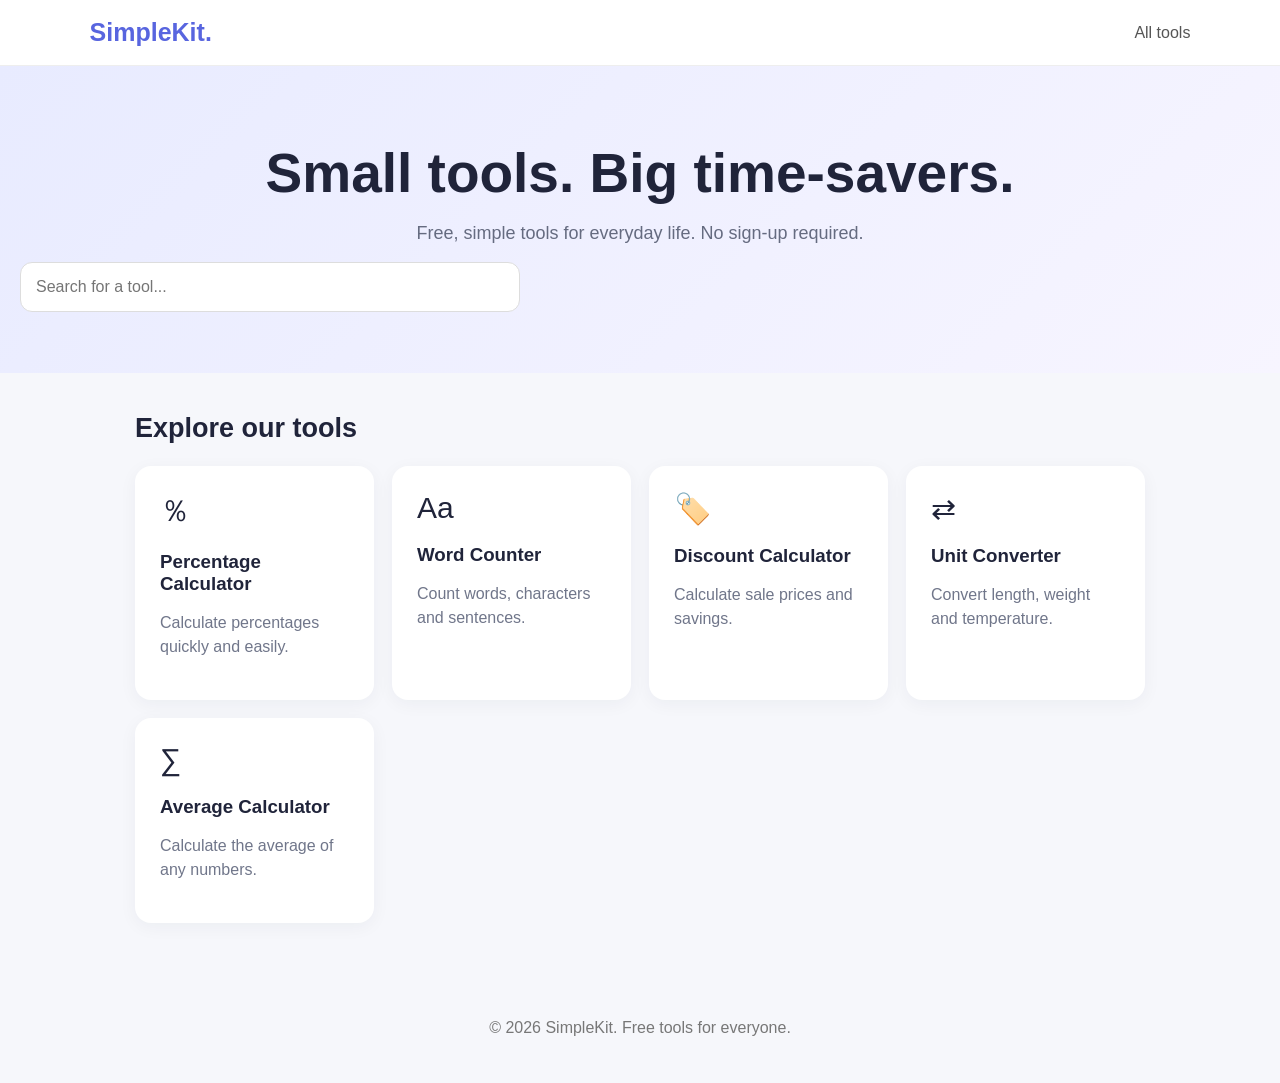
==== index.html @ af76aa04 "Create index.html" ====
<!DOCTYPE html>
<html lang="en">
<head>
<meta charset="UTF-8">
<meta name="viewport" content="width=device-width, initial-scale=1">
<meta name="description" content="SimpleKit - Free online calculators and useful everyday tools.">
<title>SimpleKit - Free Online Tools</title>
<style>
*{box-sizing:border-box}
body{margin:0;font-family:Arial,sans-serif;background:#f6f7fb;color:#20243a}
header{background:white;padding:18px 7%;display:flex;justify-content:space-between;align-items:center;border-bottom:1px solid #eee}
.logo{font-size:25px;font-weight:bold;color:#5865df}
header a{color:#555;text-decoration:none}
.hero{text-align:center;padding:65px 20px 45px;background:linear-gradient(135deg,#e8ebff,#f7f5ff)}
.hero h1{font-size:clamp(35px,6vw,55px);margin:10px}
.hero p{color:#656b80;font-size:18px}
.search{width:min(500px,90%);padding:15px;border:1px solid #ddd;border-radius:12px;font-size:16px;margin-top:15px}
main{max-width:1050px;margin:40px auto;padding:0 20px}
h2{font-size:27px}
.grid{display:grid;grid-template-columns:repeat(auto-fit,minmax(230px,1fr));gap:18px}
.card{background:white;padding:25px;border-radius:16px;box-shadow:0 4px 18px #1720440c;cursor:pointer;transition:.2s}
.card:hover{transform:translateY(-4px);box-shadow:0 8px 25px #17204418}
.card .icon{font-size:30px}
.card h3{margin-bottom:8px}
.card p{color:#70768a;line-height:1.5}
#tool{display:none;background:white;padding:28px;border-radius:16px;margin:25px 0;box-shadow:0 4px 20px #17204410}
button{background:#5865df;color:white;border:0;border-radius:9px;padding:12px 19px;font-size:15px;cursor:pointer;margin-top:12px}
button:hover{background:#4552c8}
input,textarea,select{display:block;width:100%;padding:12px;border:1px solid #ddd;border-radius:9px;font-size:16px;margin:8px 0 16px}
label{font-weight:bold}
.result{background:#eff1ff;padding:17px;border-radius:10px;margin-top:17px;line-height:1.7}
.back{background:#777;margin-bottom:15px}
footer{text-align:center;padding:30px;color:#777;margin-top:50px}
.hidden{display:none}
</style>
</head>
<body>

<header>
<div class="logo">SimpleKit.</div>
<a href="#" onclick="home();return false">All tools</a>
</header>

<section class="hero">
<h1>Small tools. Big time-savers.</h1>
<p>Free, simple tools for everyday life. No sign-up required.</p>
<input class="search" id="search" placeholder="Search for a tool..." oninput="filterTools()">
</section>

<main>
<section id="home">
<h2>Explore our tools</h2>
<div class="grid" id="grid">

<div class="card" data-search="percentage calculator math" onclick="openTool('percentage')">
<div class="icon">％</div>
<h3>Percentage Calculator</h3>
<p>Calculate percentages quickly and easily.</p>
</div>

<div class="card" data-search="word character text counter" onclick="openTool('words')">
<div class="icon">Aa</div>
<h3>Word Counter</h3>
<p>Count words, characters and sentences.</p>
</div>

<div class="card" data-search="discount shopping savings calculator" onclick="openTool('discount')">
<div class="icon">🏷️</div>
<h3>Discount Calculator</h3>
<p>Calculate sale prices and savings.</p>
</div>

<div class="card" data-search="unit converter length weight temperature" onclick="openTool('converter')">
<div class="icon">⇄</div>
<h3>Unit Converter</h3>
<p>Convert length, weight and temperature.</p>
</div>

<div class="card" data-search="average mean calculator numbers" onclick="openTool('average')">
<div class="icon">∑</div>
<h3>Average Calculator</h3>
<p>Calculate the average of any numbers.</p>
</div>

</div>
</section>

<section id="tool">
<button class="back" onclick="home()">← Back to all tools</button>
<div id="toolContent"></div>
</section>
</main>

<footer>
<p>© <span id="year"></span> SimpleKit. Free tools for everyone.</p>
</footer>

<script>
document.getElementById("year").textContent=new Date().getFullYear();

function home(){
document.getElementById("home").style.display="block";
document.getElementById("tool").style.display="none";
window.scrollTo(0,0);
}

function openTool(name){
document.getElementById("home").style.display="none";
document.getElementById("tool").style.display="block";
let html="";

if(name==="percentage"){
html=`
<h2>Percentage Calculator</h2>
<p>Find a percentage of a number.</p>
<label>Percentage (%)</label>
<input id="percent" type="number" placeholder="20">
<label>Number</label>
<input id="number" type="number" placeholder="150">
<button onclick="percentage()">Calculate</button>
<div class="result" id="result">Your answer will appear here.</div>`;
}

if(name==="words"){
html=`
<h2>Word & Character Counter</h2>
<p>Enter your text below.</p>
<textarea id="text" rows="8" placeholder="Start typing..." oninput="countWords()"></textarea>
<div class="result" id="result">Words: 0<br>Characters: 0<br>Characters without spaces: 0<br>Sentences: 0</div>`;
}

if(name==="discount"){
html=`
<h2>Discount Calculator</h2>
<label>Original price</label>
<input id="price" type="number" placeholder="100">
<label>Discount percentage</label>
<input id="discount" type="number" placeholder="25">
<button onclick="discount()">Calculate savings</button>
<div class="result" id="result">Your result will appear here.</div>`;
}

if(name==="converter"){
html=`
<h2>Unit Converter</h2>
<label>Category</label>
<select id="category" onchange="setUnits()">
<option value="length">Length</option>
<option value="weight">Weight</option>
<option value="temperature">Temperature</option>
</select>
<label>Convert from</label>
<select id="from"></select>
<label>Convert to</label>
<select id="to"></select>
<label>Amount</label>
<input id="amount" type="number" placeholder="Enter amount" oninput="convert()">
<div class="result" id="result">Your result will appear here.</div>`;
}

if(name==="average"){
html=`
<h2>Average Calculator</h2>
<p>Enter numbers separated by commas or spaces.</p>
<textarea id="numbers" rows="4" placeholder="10, 20, 30, 40"></textarea>
<button onclick="average()">Calculate average</button>
<div class="result" id="result">Your result will appear here.</div>`;
}

document.getElementById("toolContent").innerHTML=html;
if(name==="converter")setUnits();
window.scrollTo(0,0);
}

function percentage(){
let p=Number(document.getElementById("percent").value);
let n=Number(document.getElementById("number").value);
if(!document.getElementById("percent").value||!document.getElementById("number").value){
document.getElementById("result").textContent="Please enter both values.";return;
}
document.getElementById("result").innerHTML="<b>"+(p/100*n).toLocaleString()+"</b>";
}

function countWords(){
let t=document.getElementById("text").value;
let words=t.trim()?t.trim().split(/\s+/).length:0;
let sentences=(t.match(/[.!?]+/g)||[]).length;
document.getElementById("result").innerHTML=
"Words: "+words+
"<br>Characters: "+t.length+
"<br>Characters without spaces: "+t.replace(/\s/g,"").length+
"<br>Sentences: "+sentences;
}

function discount(){
let p=Number(document.getElementById("price").value);
let d=Number(document.getElementById("discount").value);
if(!document.getElementById("price").value||!document.getElementById("discount").value||p<0||d<0||d>100){
document.getElementById("result").textContent="Enter a valid price and a discount between 0 and 100.";return;
}
let saving=p*d/100;
document.getElementById("result").innerHTML=
"Final price: <b>"+(p-saving).toFixed(2)+"</b><br>You save: "+saving.toFixed(2);
}

const units={
length:{"Meters":1,"Kilometers":1000,"Centimeters":.01,"Miles":1609.344,"Feet":.3048,"Inches":.0254},
weight:{"Kilograms":1,"Grams":.001,"Pounds":.45359237,"Ounces":.0283495},
temperature:{"Celsius":1,"Fahrenheit":1,"Kelvin":1}
};

function setUnits(){
let category=document.getElementById("category").value;
let names=Object.keys(units[category]);
document.getElementById("from").innerHTML=names.map(x=>`<option>${x}</option>`).join("");
document.getElementById("to").innerHTML=names.map(x=>`<option>${x}</option>`).join("");
document.getElementById("to").selectedIndex=1;
convert();
}

function convert(){
let category=document.getElementById("category").value;
let from=document.getElementById("from").value;
let to=document.getElementById("to").value;
let value=document.getElementById("amount").value;
if(value===""){document.getElementById("result").textContent="Your result will appear here.";return;}
let x=Number(value),answer;
if(category==="temperature"){
let c=from==="Celsius"?x:from==="Fahrenheit"?(x-32)*5/9:x-273.15;
answer=to==="Celsius"?c:to==="Fahrenheit"?c*9/5+32:c+273.15;
}else{
answer=x*units[category][from]/units[category][to];
}
document.getElementById("result").innerHTML="<b>"+answer.toLocaleString(undefined,{maximumFractionDigits:6})+" "+to+"</b>";
}

function average(){
let raw=document.getElementById("numbers").value.trim();
let vals=raw.split(/[,\s;]+/).filter(Boolean).map(Number);
if(!raw||vals.some(x=>!Number.isFinite(x))){
document.getElementById("result").textContent="Please enter valid numbers.";return;
}
let sum=vals.reduce((a,b)=>a+b,0);
document.getElementById("result").innerHTML=
"Average: <b>"+(sum/vals.length).toLocaleString()+"</b><br>Count: "+vals.length+"<br>Sum: "+sum;
}

function filterTools(){
let q=document.getElementById("search").value.toLowerCase();
document.querySelectorAll(".card").forEach(card=>{
card.style.display=card.dataset.search.includes(q)?"block":"none";
});
}
</script>
</body>
</html>
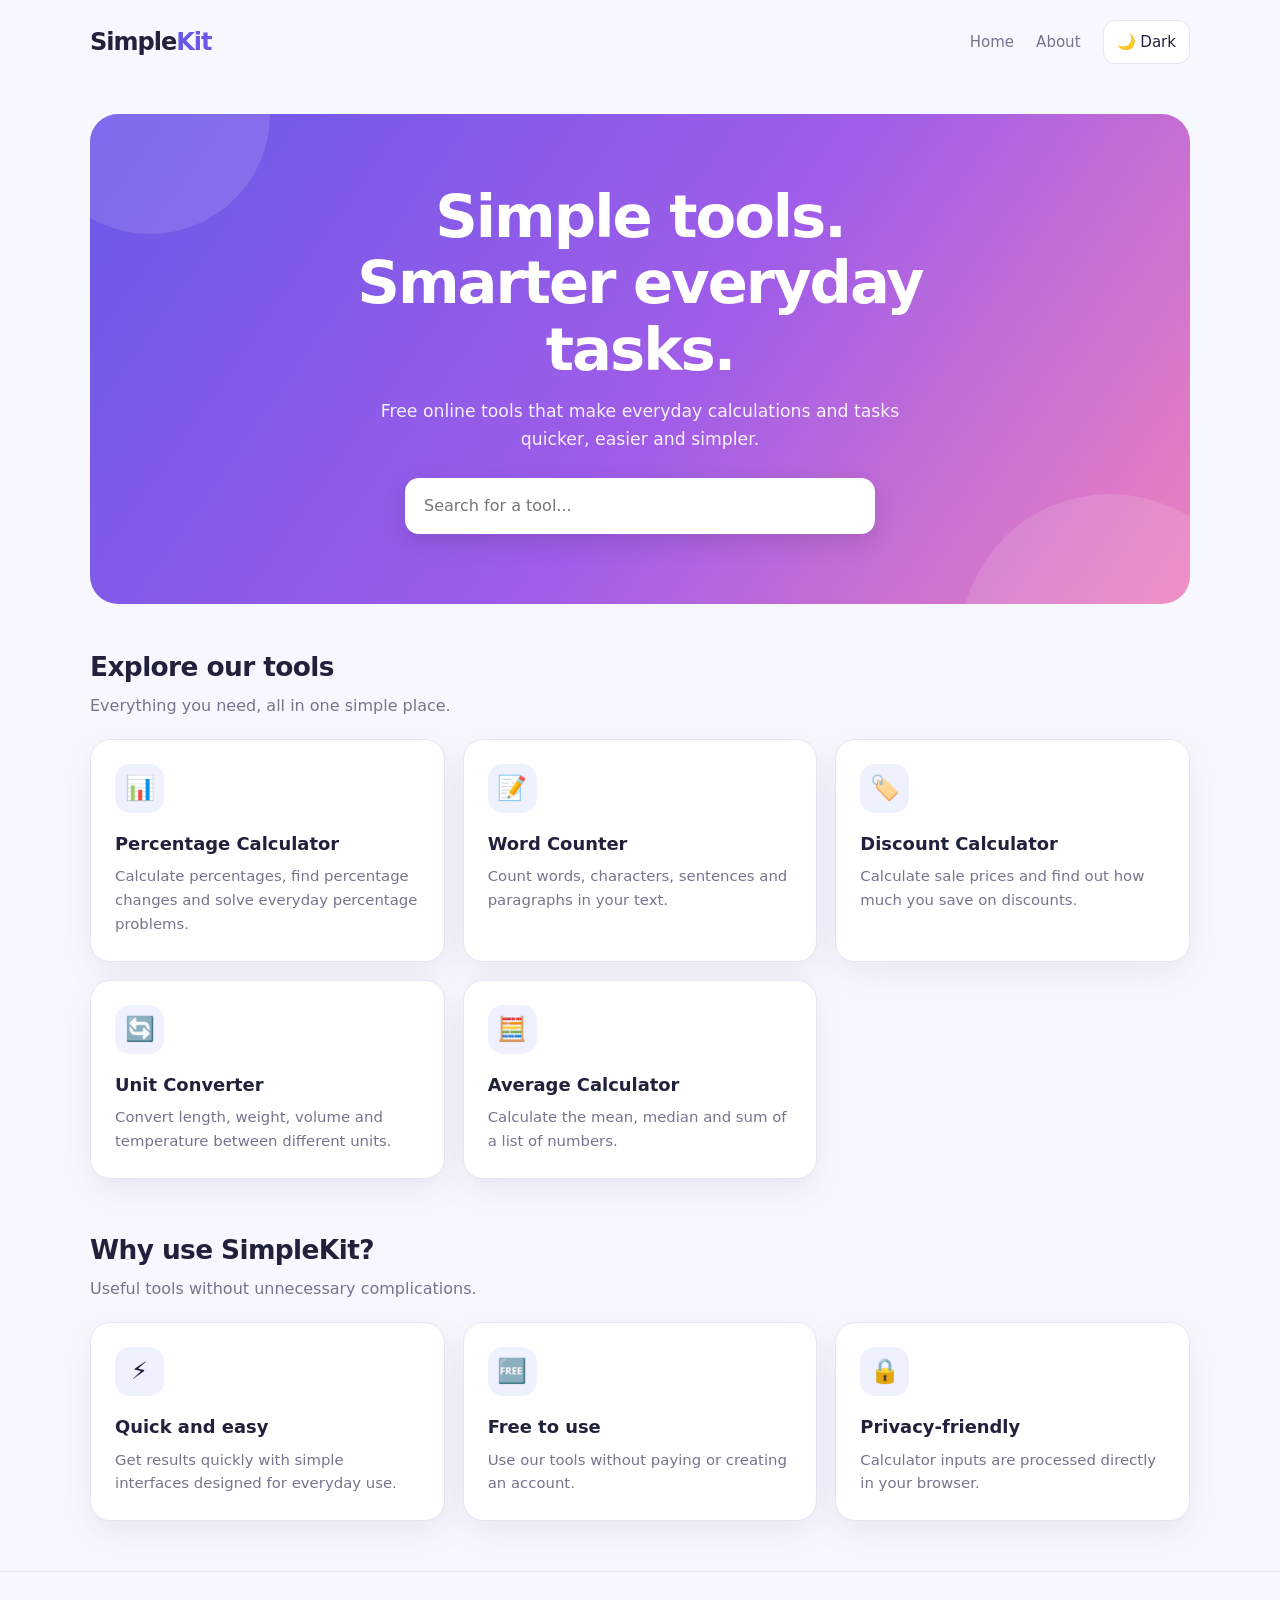
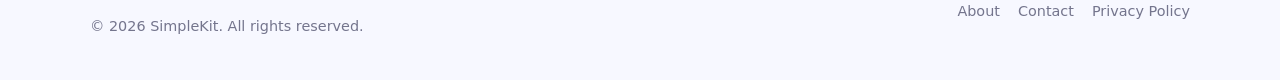
==== commit fefb3b52: "Update index.html" ====
--- a/index.html
+++ b/index.html
@@ -2,256 +2,283 @@
 <!DOCTYPE html>
 <html lang="en">
 <head>
-<meta charset="UTF-8">
-<meta name="viewport" content="width=device-width, initial-scale=1">
-<meta name="description" content="SimpleKit - Free online calculators and useful everyday tools.">
-<title>SimpleKit - Free Online Tools</title>
-<style>
-*{box-sizing:border-box}
-body{margin:0;font-family:Arial,sans-serif;background:#f6f7fb;color:#20243a}
-header{background:white;padding:18px 7%;display:flex;justify-content:space-between;align-items:center;border-bottom:1px solid #eee}
-.logo{font-size:25px;font-weight:bold;color:#5865df}
-header a{color:#555;text-decoration:none}
-.hero{text-align:center;padding:65px 20px 45px;background:linear-gradient(135deg,#e8ebff,#f7f5ff)}
-.hero h1{font-size:clamp(35px,6vw,55px);margin:10px}
-.hero p{color:#656b80;font-size:18px}
-.search{width:min(500px,90%);padding:15px;border:1px solid #ddd;border-radius:12px;font-size:16px;margin-top:15px}
-main{max-width:1050px;margin:40px auto;padding:0 20px}
-h2{font-size:27px}
-.grid{display:grid;grid-template-columns:repeat(auto-fit,minmax(230px,1fr));gap:18px}
-.card{background:white;padding:25px;border-radius:16px;box-shadow:0 4px 18px #1720440c;cursor:pointer;transition:.2s}
-.card:hover{transform:translateY(-4px);box-shadow:0 8px 25px #17204418}
-.card .icon{font-size:30px}
-.card h3{margin-bottom:8px}
-.card p{color:#70768a;line-height:1.5}
-#tool{display:none;background:white;padding:28px;border-radius:16px;margin:25px 0;box-shadow:0 4px 20px #17204410}
-button{background:#5865df;color:white;border:0;border-radius:9px;padding:12px 19px;font-size:15px;cursor:pointer;margin-top:12px}
-button:hover{background:#4552c8}
-input,textarea,select{display:block;width:100%;padding:12px;border:1px solid #ddd;border-radius:9px;font-size:16px;margin:8px 0 16px}
-label{font-weight:bold}
-.result{background:#eff1ff;padding:17px;border-radius:10px;margin-top:17px;line-height:1.7}
-.back{background:#777;margin-bottom:15px}
-footer{text-align:center;padding:30px;color:#777;margin-top:50px}
-.hidden{display:none}
-</style>
+  <meta charset="UTF-8">
+  <meta name="viewport" content="width=device-width, initial-scale=1.0">
+
+  <meta name="description" content="SimpleKit offers free, easy-to-use online calculators, converters and productivity tools. No downloads or sign-ups required.">
+
+  <meta name="keywords" content="free online tools, percentage calculator, word counter, discount calculator, unit converter, average calculator">
+
+  <meta name="author" content="SimpleKit">
+
+  <meta name="theme-color" content="#6958e8">
+
+  <title>SimpleKit - Free Online Tools</title>
+
+  <link rel="stylesheet" href="/assets/styles.css">
+
+  <script>
+    (function () {
+      const saved = localStorage.getItem("simplekit-theme");
+      const preferred = window.matchMedia("(prefers-color-scheme: dark)").matches
+        ? "dark"
+        : "light";
+
+      document.documentElement.dataset.theme = saved || preferred;
+    })();
+  </script>
+
+  <script src="/assets/app.js" defer></script>
 </head>
+
 <body>
 
-<header>
-<div class="logo">SimpleKit.</div>
-<a href="#" onclick="home();return false">All tools</a>
-</header>
-
-<section class="hero">
-<h1>Small tools. Big time-savers.</h1>
-<p>Free, simple tools for everyday life. No sign-up required.</p>
-<input class="search" id="search" placeholder="Search for a tool..." oninput="filterTools()">
-</section>
-
-<main>
-<section id="home">
-<h2>Explore our tools</h2>
-<div class="grid" id="grid">
-
-<div class="card" data-search="percentage calculator math" onclick="openTool('percentage')">
-<div class="icon">％</div>
-<h3>Percentage Calculator</h3>
-<p>Calculate percentages quickly and easily.</p>
-</div>
-
-<div class="card" data-search="word character text counter" onclick="openTool('words')">
-<div class="icon">Aa</div>
-<h3>Word Counter</h3>
-<p>Count words, characters and sentences.</p>
-</div>
-
-<div class="card" data-search="discount shopping savings calculator" onclick="openTool('discount')">
-<div class="icon">🏷️</div>
-<h3>Discount Calculator</h3>
-<p>Calculate sale prices and savings.</p>
-</div>
-
-<div class="card" data-search="unit converter length weight temperature" onclick="openTool('converter')">
-<div class="icon">⇄</div>
-<h3>Unit Converter</h3>
-<p>Convert length, weight and temperature.</p>
-</div>
-
-<div class="card" data-search="average mean calculator numbers" onclick="openTool('average')">
-<div class="icon">∑</div>
-<h3>Average Calculator</h3>
-<p>Calculate the average of any numbers.</p>
-</div>
-
-</div>
-</section>
-
-<section id="tool">
-<button class="back" onclick="home()">← Back to all tools</button>
-<div id="toolContent"></div>
-</section>
-</main>
-
-<footer>
-<p>© <span id="year"></span> SimpleKit. Free tools for everyone.</p>
-</footer>
-
-<script>
-document.getElementById("year").textContent=new Date().getFullYear();
-
-function home(){
-document.getElementById("home").style.display="block";
-document.getElementById("tool").style.display="none";
-window.scrollTo(0,0);
-}
-
-function openTool(name){
-document.getElementById("home").style.display="none";
-document.getElementById("tool").style.display="block";
-let html="";
-
-if(name==="percentage"){
-html=`
-<h2>Percentage Calculator</h2>
-<p>Find a percentage of a number.</p>
-<label>Percentage (%)</label>
-<input id="percent" type="number" placeholder="20">
-<label>Number</label>
-<input id="number" type="number" placeholder="150">
-<button onclick="percentage()">Calculate</button>
-<div class="result" id="result">Your answer will appear here.</div>`;
-}
-
-if(name==="words"){
-html=`
-<h2>Word & Character Counter</h2>
-<p>Enter your text below.</p>
-<textarea id="text" rows="8" placeholder="Start typing..." oninput="countWords()"></textarea>
-<div class="result" id="result">Words: 0<br>Characters: 0<br>Characters without spaces: 0<br>Sentences: 0</div>`;
-}
-
-if(name==="discount"){
-html=`
-<h2>Discount Calculator</h2>
-<label>Original price</label>
-<input id="price" type="number" placeholder="100">
-<label>Discount percentage</label>
-<input id="discount" type="number" placeholder="25">
-<button onclick="discount()">Calculate savings</button>
-<div class="result" id="result">Your result will appear here.</div>`;
-}
-
-if(name==="converter"){
-html=`
-<h2>Unit Converter</h2>
-<label>Category</label>
-<select id="category" onchange="setUnits()">
-<option value="length">Length</option>
-<option value="weight">Weight</option>
-<option value="temperature">Temperature</option>
-</select>
-<label>Convert from</label>
-<select id="from"></select>
-<label>Convert to</label>
-<select id="to"></select>
-<label>Amount</label>
-<input id="amount" type="number" placeholder="Enter amount" oninput="convert()">
-<div class="result" id="result">Your result will appear here.</div>`;
-}
-
-if(name==="average"){
-html=`
-<h2>Average Calculator</h2>
-<p>Enter numbers separated by commas or spaces.</p>
-<textarea id="numbers" rows="4" placeholder="10, 20, 30, 40"></textarea>
-<button onclick="average()">Calculate average</button>
-<div class="result" id="result">Your result will appear here.</div>`;
-}
-
-document.getElementById("toolContent").innerHTML=html;
-if(name==="converter")setUnits();
-window.scrollTo(0,0);
-}
-
-function percentage(){
-let p=Number(document.getElementById("percent").value);
-let n=Number(document.getElementById("number").value);
-if(!document.getElementById("percent").value||!document.getElementById("number").value){
-document.getElementById("result").textContent="Please enter both values.";return;
-}
-document.getElementById("result").innerHTML="<b>"+(p/100*n).toLocaleString()+"</b>";
-}
-
-function countWords(){
-let t=document.getElementById("text").value;
-let words=t.trim()?t.trim().split(/\s+/).length:0;
-let sentences=(t.match(/[.!?]+/g)||[]).length;
-document.getElementById("result").innerHTML=
-"Words: "+words+
-"<br>Characters: "+t.length+
-"<br>Characters without spaces: "+t.replace(/\s/g,"").length+
-"<br>Sentences: "+sentences;
-}
-
-function discount(){
-let p=Number(document.getElementById("price").value);
-let d=Number(document.getElementById("discount").value);
-if(!document.getElementById("price").value||!document.getElementById("discount").value||p<0||d<0||d>100){
-document.getElementById("result").textContent="Enter a valid price and a discount between 0 and 100.";return;
-}
-let saving=p*d/100;
-document.getElementById("result").innerHTML=
-"Final price: <b>"+(p-saving).toFixed(2)+"</b><br>You save: "+saving.toFixed(2);
-}
-
-const units={
-length:{"Meters":1,"Kilometers":1000,"Centimeters":.01,"Miles":1609.344,"Feet":.3048,"Inches":.0254},
-weight:{"Kilograms":1,"Grams":.001,"Pounds":.45359237,"Ounces":.0283495},
-temperature:{"Celsius":1,"Fahrenheit":1,"Kelvin":1}
-};
-
-function setUnits(){
-let category=document.getElementById("category").value;
-let names=Object.keys(units[category]);
-document.getElementById("from").innerHTML=names.map(x=>`<option>${x}</option>`).join("");
-document.getElementById("to").innerHTML=names.map(x=>`<option>${x}</option>`).join("");
-document.getElementById("to").selectedIndex=1;
-convert();
-}
-
-function convert(){
-let category=document.getElementById("category").value;
-let from=document.getElementById("from").value;
-let to=document.getElementById("to").value;
-let value=document.getElementById("amount").value;
-if(value===""){document.getElementById("result").textContent="Your result will appear here.";return;}
-let x=Number(value),answer;
-if(category==="temperature"){
-let c=from==="Celsius"?x:from==="Fahrenheit"?(x-32)*5/9:x-273.15;
-answer=to==="Celsius"?c:to==="Fahrenheit"?c*9/5+32:c+273.15;
-}else{
-answer=x*units[category][from]/units[category][to];
-}
-document.getElementById("result").innerHTML="<b>"+answer.toLocaleString(undefined,{maximumFractionDigits:6})+" "+to+"</b>";
-}
-
-function average(){
-let raw=document.getElementById("numbers").value.trim();
-let vals=raw.split(/[,\s;]+/).filter(Boolean).map(Number);
-if(!raw||vals.some(x=>!Number.isFinite(x))){
-document.getElementById("result").textContent="Please enter valid numbers.";return;
-}
-let sum=vals.reduce((a,b)=>a+b,0);
-document.getElementById("result").innerHTML=
-"Average: <b>"+(sum/vals.length).toLocaleString()+"</b><br>Count: "+vals.length+"<br>Sum: "+sum;
-}
-
-function filterTools(){
-let q=document.getElementById("search").value.toLowerCase();
-document.querySelectorAll(".card").forEach(card=>{
-card.style.display=card.dataset.search.includes(q)?"block":"none";
-});
-}
-</script>
+  <!-- NAVIGATION -->
+  <header class="container">
+    <nav class="navbar">
+
+      <a href="/" class="logo">
+        Simple<span>Kit</span>
+      </a>
+
+      <div class="nav-links">
+        <a href="/">Home</a>
+        <a href="/about/">About</a>
+
+        <button
+          class="theme-toggle"
+          id="theme-toggle"
+          type="button"
+          aria-label="Switch theme"
+        >
+          🌙 Dark
+        </button>
+      </div>
+
+    </nav>
+  </header>
+
+
+  <!-- HERO SECTION -->
+  <main class="container">
+
+    <section class="hero">
+
+      <div class="hero-content">
+
+        <h1>Simple tools.<br>Smarter everyday tasks.</h1>
+
+        <p>
+          Free online tools that make everyday calculations and tasks
+          quicker, easier and simpler.
+        </p>
+
+        <input
+          type="search"
+          id="tool-search"
+          class="search-box"
+          placeholder="Search for a tool..."
+          aria-label="Search available tools"
+        >
+
+      </div>
+
+    </section>
+
+
+    <!-- TOOLS SECTION -->
+    <section>
+
+      <div class="section-heading">
+        <h2>Explore our tools</h2>
+        <p>Everything you need, all in one simple place.</p>
+      </div>
+
+
+      <div class="tools-grid" id="tools-grid">
+
+
+        <!-- PERCENTAGE CALCULATOR -->
+        <a href="/percentage/" class="tool-card">
+
+          <div class="tool-icon">📊</div>
+
+          <h3>Percentage Calculator</h3>
+
+          <p>
+            Calculate percentages, find percentage changes
+            and solve everyday percentage problems.
+          </p>
+
+        </a>
+
+
+        <!-- WORD COUNTER -->
+        <a href="/word-counter/" class="tool-card">
+
+          <div class="tool-icon">📝</div>
+
+          <h3>Word Counter</h3>
+
+          <p>
+            Count words, characters, sentences and paragraphs
+            in your text.
+          </p>
+
+        </a>
+
+
+        <!-- DISCOUNT CALCULATOR -->
+        <a href="/discount/" class="tool-card">
+
+          <div class="tool-icon">🏷️</div>
+
+          <h3>Discount Calculator</h3>
+
+          <p>
+            Calculate sale prices and find out how much
+            you save on discounts.
+          </p>
+
+        </a>
+
+
+        <!-- UNIT CONVERTER -->
+        <a href="/unit-converter/" class="tool-card">
+
+          <div class="tool-icon">🔄</div>
+
+          <h3>Unit Converter</h3>
+
+          <p>
+            Convert length, weight, volume and temperature
+            between different units.
+          </p>
+
+        </a>
+
+
+        <!-- AVERAGE CALCULATOR -->
+        <a href="/average/" class="tool-card">
+
+          <div class="tool-icon">🧮</div>
+
+          <h3>Average Calculator</h3>
+
+          <p>
+            Calculate the mean, median and sum of a list
+            of numbers.
+          </p>
+
+        </a>
+
+
+      </div>
+
+      <p
+        id="no-results"
+        style="display:none; text-align:center; color:var(--muted);"
+      >
+        No tools found. Try another search.
+      </p>
+
+    </section>
+
+
+    <!-- WHY SIMPLEKIT -->
+    <section class="section-heading">
+
+      <h2>Why use SimpleKit?</h2>
+
+      <p>
+        Useful tools without unnecessary complications.
+      </p>
+
+    </section>
+
+    <div class="tools-grid">
+
+      <div class="tool-card">
+        <div class="tool-icon">⚡</div>
+        <h3>Quick and easy</h3>
+        <p>
+          Get results quickly with simple interfaces
+          designed for everyday use.
+        </p>
+      </div>
+
+      <div class="tool-card">
+        <div class="tool-icon">🆓</div>
+        <h3>Free to use</h3>
+        <p>
+          Use our tools without paying or creating
+          an account.
+        </p>
+      </div>
+
+      <div class="tool-card">
+        <div class="tool-icon">🔒</div>
+        <h3>Privacy-friendly</h3>
+        <p>
+          Calculator inputs are processed directly
+          in your browser.
+        </p>
+      </div>
+
+    </div>
+
+  </main>
+
+
+  <!-- FOOTER -->
+  <footer class="site-footer">
+
+    <div class="container footer-inner">
+
+      <p>
+        © <span id="current-year"></span> SimpleKit.
+        All rights reserved.
+      </p>
+
+      <div class="footer-links">
+
+        <a href="/about/">About</a>
+
+        <a href="/contact/">Contact</a>
+
+        <a href="/privacy/">Privacy Policy</a>
+
+      </div>
+
+    </div>
+
+  </footer>
+
+
+  <!-- SMALL PAGE SCRIPTS -->
+  <script>
+    document.getElementById("current-year").textContent =
+      new Date().getFullYear();
+
+    const searchInput = document.getElementById("tool-search");
+    const cards = document.querySelectorAll("#tools-grid .tool-card");
+    const noResults = document.getElementById("no-results");
+
+    searchInput.addEventListener("input", function () {
+      const query = this.value.toLowerCase().trim();
+      let visibleCount = 0;
+
+      cards.forEach(function (card) {
+        const matches = card.textContent.toLowerCase().includes(query);
+
+        card.style.display = matches ? "" : "none";
+
+        if (matches) visibleCount++;
+      });
+
+      noResults.style.display = visibleCount === 0 ? "block" : "none";
+    });
+  </script>
+
 </body>
 </html>
--- a/assets/styles.css
+++ b/assets/styles.css
@@ -0,0 +1,405 @@
+
+:root {
+  color-scheme: light;
+  --bg: #f7f8ff;
+  --surface: #ffffff;
+  --surface-2: #f0f1ff;
+  --text: #20213a;
+  --muted: #74758d;
+  --border: #e5e6f2;
+  --primary: #6958e8;
+  --primary-hover: #5544d1;
+  --shadow: 0 12px 35px rgba(39, 35, 90, 0.08);
+}
+
+[data-theme="dark"] {
+  color-scheme: dark;
+  --bg: #141522;
+  --surface: #202235;
+  --surface-2: #292c43;
+  --text: #f4f3ff;
+  --muted: #b1b2ca;
+  --border: #383b54;
+  --primary: #a394ff;
+  --primary-hover: #b4a8ff;
+  --shadow: 0 12px 35px rgba(0, 0, 0, 0.2);
+}
+
+* {
+  box-sizing: border-box;
+}
+
+html {
+  scroll-behavior: smooth;
+}
+
+body {
+  margin: 0;
+  background: var(--bg);
+  color: var(--text);
+  font-family: Inter, system-ui, -apple-system, BlinkMacSystemFont, "Segoe UI", sans-serif;
+  line-height: 1.6;
+  transition: background 0.2s, color 0.2s;
+}
+
+a {
+  color: inherit;
+  text-decoration: none;
+}
+
+button,
+input,
+textarea,
+select {
+  font: inherit;
+}
+
+button {
+  cursor: pointer;
+}
+
+.container {
+  width: min(1100px, calc(100% - 36px));
+  margin: 0 auto;
+}
+
+.navbar {
+  display: flex;
+  align-items: center;
+  justify-content: space-between;
+  gap: 18px;
+  padding: 20px 0;
+}
+
+.logo {
+  font-size: 1.5rem;
+  font-weight: 850;
+  letter-spacing: -1px;
+}
+
+.logo span {
+  color: var(--primary);
+}
+
+.nav-links {
+  display: flex;
+  align-items: center;
+  gap: 22px;
+  color: var(--muted);
+  font-size: 0.94rem;
+}
+
+.nav-links a:hover {
+  color: var(--primary);
+}
+
+.theme-toggle {
+  border: 1px solid var(--border);
+  background: var(--surface);
+  color: var(--text);
+  border-radius: 12px;
+  padding: 9px 13px;
+}
+
+.hero {
+  position: relative;
+  overflow: hidden;
+  margin: 30px 0 42px;
+  padding: 70px 35px;
+  border-radius: 28px;
+  text-align: center;
+  background: linear-gradient(125deg, #6958e8, #a15de8 55%, #ee82bd);
+  color: white;
+}
+
+.hero::before,
+.hero::after {
+  content: "";
+  position: absolute;
+  border-radius: 50%;
+  background: rgba(255, 255, 255, 0.12);
+}
+
+.hero::before {
+  width: 240px;
+  height: 240px;
+  top: -120px;
+  left: -60px;
+}
+
+.hero::after {
+  width: 300px;
+  height: 300px;
+  bottom: -190px;
+  right: -70px;
+}
+
+.hero-content {
+  position: relative;
+  z-index: 1;
+}
+
+.hero h1 {
+  max-width: 720px;
+  margin: 0 auto 15px;
+  font-size: clamp(2.2rem, 6vw, 3.7rem);
+  line-height: 1.12;
+  letter-spacing: -2px;
+}
+
+.hero p {
+  max-width: 560px;
+  margin: 0 auto 25px;
+  color: rgba(255, 255, 255, 0.9);
+  font-size: 1.08rem;
+}
+
+.search-box {
+  display: block;
+  width: min(470px, 100%);
+  margin: 0 auto;
+  padding: 15px 19px;
+  border: 0;
+  border-radius: 14px;
+  outline: none;
+  background: white;
+  color: #20213a;
+  box-shadow: 0 8px 25px rgba(0, 0, 0, 0.12);
+}
+
+.section-heading {
+  margin: 40px 0 20px;
+}
+
+.section-heading h2 {
+  margin: 0 0 5px;
+  font-size: 1.65rem;
+  letter-spacing: -0.6px;
+}
+
+.section-heading p {
+  margin: 0;
+  color: var(--muted);
+}
+
+.tools-grid {
+  display: grid;
+  grid-template-columns: repeat(3, minmax(0, 1fr));
+  gap: 18px;
+  margin-bottom: 50px;
+}
+
+.tool-card {
+  display: block;
+  padding: 24px;
+  border: 1px solid var(--border);
+  border-radius: 20px;
+  background: var(--surface);
+  box-shadow: var(--shadow);
+  transition: transform 0.2s, border-color 0.2s;
+}
+
+.tool-card:hover {
+  transform: translateY(-5px);
+  border-color: var(--primary);
+}
+
+.tool-icon {
+  display: grid;
+  width: 49px;
+  height: 49px;
+  margin-bottom: 17px;
+  place-items: center;
+  border-radius: 15px;
+  background: var(--surface-2);
+  font-size: 1.5rem;
+}
+
+.tool-card h3 {
+  margin: 0 0 7px;
+  font-size: 1.12rem;
+}
+
+.tool-card p {
+  margin: 0;
+  color: var(--muted);
+  font-size: 0.93rem;
+}
+
+.tool-layout {
+  max-width: 720px;
+  margin: 45px auto 70px;
+}
+
+.tool-panel {
+  padding: 30px;
+  border: 1px solid var(--border);
+  border-radius: 22px;
+  background: var(--surface);
+  box-shadow: var(--shadow);
+}
+
+.tool-panel h1 {
+  margin: 0 0 8px;
+  font-size: clamp(1.8rem, 5vw, 2.5rem);
+  letter-spacing: -1px;
+}
+
+.tool-description {
+  margin: 0 0 25px;
+  color: var(--muted);
+}
+
+.field {
+  display: block;
+  margin: 17px 0;
+}
+
+.field label {
+  display: block;
+  margin-bottom: 7px;
+  font-weight: 650;
+  font-size: 0.94rem;
+}
+
+.field input,
+.field textarea,
+.field select {
+  width: 100%;
+  padding: 13px 14px;
+  border: 1px solid var(--border);
+  border-radius: 12px;
+  outline: none;
+  background: var(--bg);
+  color: var(--text);
+}
+
+.field input:focus,
+.field textarea:focus,
+.field select:focus {
+  border-color: var(--primary);
+  box-shadow: 0 0 0 3px rgba(105, 88, 232, 0.12);
+}
+
+.field textarea {
+  min-height: 150px;
+  resize: vertical;
+}
+
+.primary-button {
+  width: 100%;
+  margin-top: 10px;
+  padding: 14px 18px;
+  border: 0;
+  border-radius: 12px;
+  background: var(--primary);
+  color: white;
+  font-weight: 750;
+  transition: background 0.2s;
+}
+
+.primary-button:hover {
+  background: var(--primary-hover);
+}
+
+.result {
+  display: none;
+  margin-top: 22px;
+  padding: 18px;
+  border: 1px solid var(--border);
+  border-radius: 14px;
+  background: var(--surface-2);
+}
+
+.result.show {
+  display: block;
+}
+
+.result strong {
+  color: var(--primary);
+  font-size: 1.35rem;
+}
+
+.stats-grid {
+  display: grid;
+  grid-template-columns: repeat(2, 1fr);
+  gap: 12px;
+  margin-top: 20px;
+}
+
+.stat {
+  padding: 16px;
+  border-radius: 14px;
+  background: var(--surface-2);
+}
+
+.stat strong {
+  display: block;
+  font-size: 1.5rem;
+  color: var(--primary);
+}
+
+.stat span {
+  color: var(--muted);
+  font-size: 0.86rem;
+}
+
+.back-link {
+  display: inline-block;
+  margin-bottom: 18px;
+  color: var(--primary);
+  font-weight: 650;
+}
+
+.site-footer {
+  padding: 28px 0;
+  border-top: 1px solid var(--border);
+  color: var(--muted);
+  font-size: 0.9rem;
+}
+
+.footer-inner {
+  display: flex;
+  justify-content: space-between;
+  flex-wrap: wrap;
+  gap: 15px;
+}
+
+.footer-links {
+  display: flex;
+  gap: 18px;
+  flex-wrap: wrap;
+}
+
+.footer-links a:hover {
+  color: var(--primary);
+}
+
+@media (max-width: 760px) {
+  .tools-grid {
+    grid-template-columns: repeat(2, minmax(0, 1fr));
+  }
+
+  .hero {
+    padding: 55px 20px;
+  }
+}
+
+@media (max-width: 520px) {
+  .nav-links {
+    gap: 12px;
+    font-size: 0.85rem;
+  }
+
+  .tools-grid {
+    grid-template-columns: 1fr;
+  }
+
+  .tool-panel {
+    padding: 22px 17px;
+  }
+
+  .stats-grid {
+    grid-template-columns: 1fr 1fr;
+  }
+}
